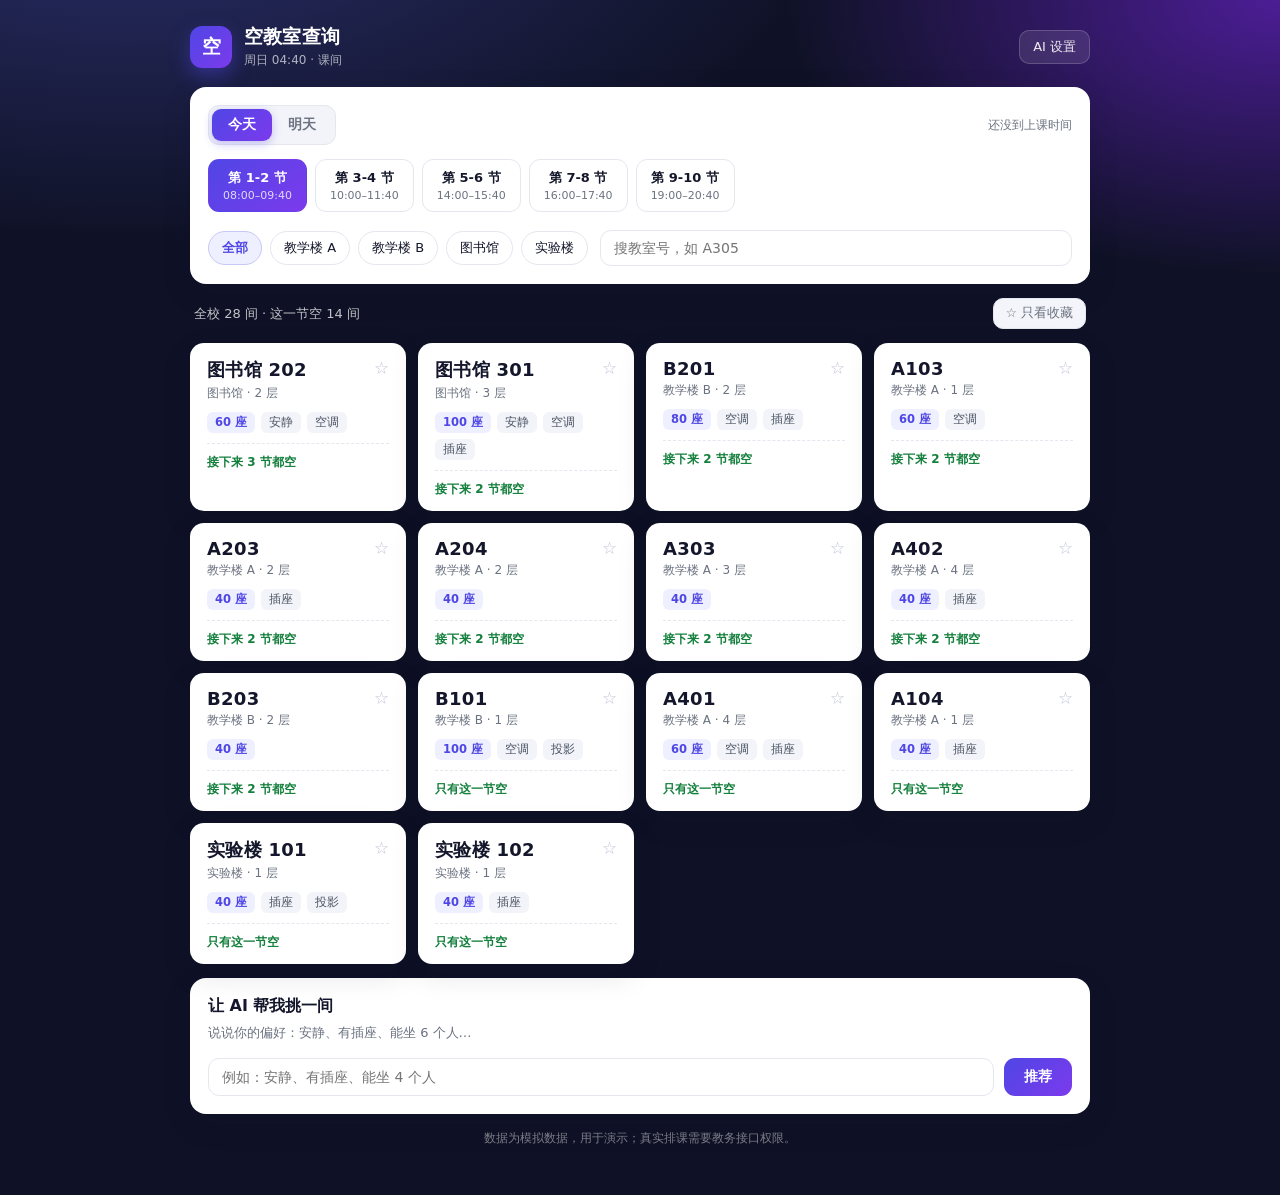
==== index.html @ 07c7a1c3 "空教室查询：数据层 + 界面 + 测试 + 参赛材料" ====
<!DOCTYPE html>
<html lang="zh-CN">
<head>
  <meta charset="UTF-8" />
  <meta name="viewport" content="width=device-width, initial-scale=1" />
  <title>空教室查询 · Axiom 黑客松 2026</title>
  <meta name="description" content="选时间和楼栋，看哪间教室现在空着、能连空几节。" />
  <link rel="icon" href="data:image/svg+xml,%3Csvg xmlns='http://www.w3.org/2000/svg' viewBox='0 0 64 64'%3E%3Crect width='64' height='64' rx='14' fill='%234f46e5'/%3E%3Ccircle cx='32' cy='24' r='6' fill='white'/%3E%3Cpath d='M18 44h28' stroke='white' stroke-width='6' stroke-linecap='round'/%3E%3C/svg%3E" />
  <link rel="stylesheet" href="assets/style.css" />
</head>
<body>
  <header class="topbar">
    <div class="brand">
      <span class="logo">空</span>
      <div>
        <h1>空教室查询</h1>
        <p class="sub" id="clockText">正在读取时间…</p>
      </div>
    </div>
    <button id="settingsBtn" class="ghost" type="button">AI 设置</button>
  </header>

  <main>
    <!-- 控制区：哪天、哪一节、哪栋楼 -->
    <section class="panel">
      <div class="panel-row">
        <div class="seg" id="daySeg">
          <button class="seg-btn is-on" data-day="0" type="button">今天</button>
          <button class="seg-btn" data-day="1" type="button">明天</button>
        </div>
        <span class="tip" id="autoTip"></span>
      </div>

      <div class="periods" id="periodRow"></div>

      <div class="panel-row wrap">
        <div class="chips" id="buildingRow"></div>
        <input
          id="search"
          class="search"
          type="search"
          placeholder="搜教室号，如 A305"
          autocomplete="off"
        />
      </div>
    </section>

    <div class="summary">
      <span id="summaryText">—</span>
      <button id="favToggle" class="ghost small" type="button">☆ 只看收藏</button>
    </div>

    <section id="roomGrid" class="grid" aria-live="polite"></section>

    <!-- AI 推荐 -->
    <section class="panel">
      <h2>让 AI 帮我挑一间</h2>
      <p class="hint">说说你的偏好：安静、有插座、能坐 6 个人…</p>
      <div class="ai-row">
        <input id="need" type="text" placeholder="例如：安静、有插座、能坐 4 个人" maxlength="60" autocomplete="off" />
        <button id="aiBtn" class="primary" type="button">推荐</button>
      </div>
      <div id="aiOut" class="ai-out" hidden></div>
    </section>
  </main>

  <footer class="foot">
    数据为模拟数据，用于演示；真实排课需要教务接口权限。
  </footer>

  <!-- AI 设置弹层 -->
  <div id="settingsModal" class="modal" hidden>
    <div class="modal-box" role="dialog" aria-modal="true" aria-labelledby="settingsTitle">
      <h3 id="settingsTitle">连接 AI 接口</h3>
      <p class="hint">
        默认填 DeepSeek 的兼容接口。Key 只存本机浏览器，<strong>不要写进代码、也不要发给别人</strong>。
        留空则用「本地推荐」，不联网也能演示。
      </p>

      <label class="field">
        <span>接口地址</span>
        <input id="cfgEndpoint" type="text" placeholder="https://api.deepseek.com/chat/completions" />
      </label>

      <label class="field">
        <span>模型名</span>
        <input id="cfgModel" type="text" placeholder="deepseek-chat" />
      </label>

      <label class="field">
        <span>API Key</span>
        <input id="cfgKey" type="password" placeholder="sk-..." autocomplete="off" />
      </label>

      <div class="modal-actions">
        <button id="settingsCancel" class="ghost" type="button">取消</button>
        <button id="settingsSave" class="primary" type="button">保存</button>
      </div>
    </div>
  </div>

  <script src="assets/core.js"></script>
  <script src="assets/app.js"></script>
</body>
</html>
---- assets/style.css ----
/* ============================================
   空教室查询 — 样式
   改配色只需要改 :root 里的几个变量
   ============================================ */
:root {
  --bg: #0f1226;
  --card: #ffffff;
  --ink: #14172b;
  --muted: #6b7280;
  --line: #e5e7ef;
  --brand: #4f46e5;
  --brand-2: #7c3aed;
  --ok: #15803d;
  --ok-soft: #ecfdf3;
  --radius: 16px;
  --shadow: 0 10px 30px rgba(15, 18, 38, 0.12);
  --font: "PingFang SC", "Microsoft YaHei", "Hiragino Sans GB", system-ui, -apple-system, sans-serif;
}

* { box-sizing: border-box; }

html, body { margin: 0; padding: 0; }

body {
  min-height: 100vh;
  font-family: var(--font);
  color: var(--ink);
  background:
    radial-gradient(1200px 600px at 10% -10%, #2b2f6b 0%, transparent 60%),
    radial-gradient(900px 500px at 100% 0%, #4c1d95 0%, transparent 55%),
    var(--bg);
  padding: 24px 16px 48px;
}

/* ---------- 顶栏 ---------- */
.topbar {
  max-width: 900px;
  margin: 0 auto 18px;
  display: flex;
  align-items: center;
  justify-content: space-between;
  gap: 16px;
  color: #fff;
}

.brand { display: flex; align-items: center; gap: 12px; }

.logo {
  width: 42px; height: 42px;
  display: grid; place-items: center;
  border-radius: 12px;
  font-weight: 800; font-size: 19px;
  background: linear-gradient(135deg, var(--brand), var(--brand-2));
  box-shadow: 0 8px 20px rgba(79, 70, 229, 0.45);
}

.brand h1 { margin: 0; font-size: 19px; letter-spacing: 0.2px; }
.brand .sub { margin: 2px 0 0; font-size: 12px; color: rgba(255,255,255,0.66); }

/* ---------- 通用 ---------- */
main { max-width: 900px; margin: 0 auto; display: grid; gap: 14px; }

.panel {
  background: var(--card);
  border-radius: var(--radius);
  box-shadow: var(--shadow);
  padding: 18px;
}

.panel h2 { margin: 0 0 6px; font-size: 16px; }

.hint { margin: 0 0 14px; font-size: 13px; line-height: 1.6; color: var(--muted); }

.panel-row {
  display: flex;
  align-items: center;
  justify-content: space-between;
  gap: 12px;
}

.panel-row.wrap { flex-wrap: wrap; justify-content: flex-start; }

.tip { font-size: 12px; color: var(--muted); }

/* ---------- 今天 / 明天 ---------- */
.seg {
  display: inline-flex;
  padding: 3px;
  border-radius: 11px;
  background: #f3f4fa;
  border: 1px solid var(--line);
}

.seg-btn {
  padding: 7px 16px;
  font-size: 13.5px;
  font-weight: 600;
  color: var(--muted);
  background: transparent;
  border: none;
  border-radius: 9px;
  cursor: pointer;
  font-family: inherit;
}

.seg-btn.is-on {
  color: #fff;
  background: linear-gradient(135deg, var(--brand), var(--brand-2));
  box-shadow: 0 3px 10px rgba(79, 70, 229, 0.3);
}

/* ---------- 节次 ---------- */
.periods {
  display: flex;
  gap: 8px;
  margin: 14px 0;
  overflow-x: auto;
  padding-bottom: 4px;
  scrollbar-width: none;
}

.periods::-webkit-scrollbar { display: none; }

.period {
  flex: none;
  padding: 9px 14px;
  font-size: 13px;
  font-family: inherit;
  color: var(--ink);
  background: #fff;
  border: 1px solid var(--line);
  border-radius: 11px;
  cursor: pointer;
  white-space: nowrap;
  transition: border-color 0.15s, background 0.15s, color 0.15s;
}

.period b { display: block; font-size: 13px; }
.period span { display: block; font-size: 11px; color: var(--muted); margin-top: 2px; }

.period:hover { border-color: #c7c9dd; }

.period.is-on {
  color: #fff;
  border-color: transparent;
  background: linear-gradient(135deg, var(--brand), var(--brand-2));
}

.period.is-on span { color: rgba(255,255,255,0.8); }

/* ---------- 楼栋筛选 ---------- */
.chips { display: flex; gap: 8px; flex-wrap: wrap; }

.chip {
  padding: 7px 13px;
  font-size: 13px;
  font-family: inherit;
  color: var(--ink);
  background: #fff;
  border: 1px solid var(--line);
  border-radius: 999px;
  cursor: pointer;
}

.chip:hover { border-color: #c7c9dd; }

.chip.is-on {
  color: var(--brand);
  background: #eef0ff;
  border-color: #c7c9f5;
  font-weight: 600;
}

.search {
  flex: 1;
  min-width: 160px;
  padding: 9px 13px;
  font-size: 14px;
  font-family: inherit;
  border: 1px solid var(--line);
  border-radius: 11px;
  outline: none;
}

.search:focus { border-color: var(--brand); box-shadow: 0 0 0 3px rgba(79,70,229,0.12); }

/* ---------- 统计条 ---------- */
.summary {
  display: flex;
  align-items: center;
  justify-content: space-between;
  gap: 12px;
  padding: 0 4px;
  font-size: 13px;
  color: rgba(255,255,255,0.75);
}

button.ghost {
  padding: 7px 13px;
  font-size: 13px;
  font-family: inherit;
  color: rgba(255,255,255,0.9);
  background: rgba(255,255,255,0.1);
  border: 1px solid rgba(255,255,255,0.18);
  border-radius: 10px;
  cursor: pointer;
}

button.ghost:hover { background: rgba(255,255,255,0.18); }

.summary button.ghost,
.modal button.ghost {
  color: var(--muted);
  background: #f4f5fa;
  border-color: var(--line);
}

.summary button.ghost.is-on {
  color: var(--brand);
  background: #eef0ff;
  border-color: #c7c9f5;
}

button.primary {
  padding: 10px 20px;
  font-size: 14px;
  font-weight: 600;
  font-family: inherit;
  color: #fff;
  border: none;
  border-radius: 11px;
  background: linear-gradient(135deg, var(--brand), var(--brand-2));
  cursor: pointer;
}

button.primary:disabled { opacity: 0.55; cursor: not-allowed; }

button.small { padding: 6px 12px; font-size: 12.5px; }

/* ---------- 教室卡片 ---------- */
.grid {
  display: grid;
  grid-template-columns: repeat(auto-fill, minmax(210px, 1fr));
  gap: 12px;
}

.room {
  position: relative;
  background: var(--card);
  border-radius: 14px;
  padding: 14px 16px 12px;
  box-shadow: var(--shadow);
  border: 1px solid transparent;
  animation: pop 0.18s ease-out;
  cursor: pointer;
}

@keyframes pop {
  from { opacity: 0; transform: translateY(-4px); }
  to { opacity: 1; transform: none; }
}

.room:hover { border-color: #c7c9f5; transform: translateY(-2px); }
.room.is-fav { border-color: #f5c76b; }

.room-id {
  font-size: 18px;
  font-weight: 800;
  letter-spacing: 0.3px;
  padding-right: 26px;
}

.room-meta {
  margin-top: 3px;
  font-size: 12px;
  color: var(--muted);
}

.star {
  position: absolute;
  top: 10px;
  right: 10px;
  width: 28px; height: 28px;
  display: grid; place-items: center;
  font-size: 15px;
  color: #c7c9dd;
  background: transparent;
  border: none;
  border-radius: 8px;
  cursor: pointer;
}

.star:hover { background: #fdf3dd; color: #d97706; }
.room.is-fav .star { color: #f59e0b; }

.tags {
  display: flex;
  flex-wrap: wrap;
  gap: 6px;
  margin-top: 10px;
}

.tag {
  font-size: 11.5px;
  padding: 3px 8px;
  border-radius: 6px;
  color: #4b5563;
  background: #f3f4fa;
}

.tag.seats { color: var(--brand); background: #eef0ff; font-weight: 600; }

.room-foot {
  margin-top: 10px;
  padding-top: 10px;
  border-top: 1px dashed var(--line);
  font-size: 12px;
  color: var(--ok);
  font-weight: 600;
}

.empty {
  grid-column: 1 / -1;
  padding: 36px 20px;
  text-align: center;
  font-size: 14px;
  line-height: 1.8;
  color: rgba(255,255,255,0.65);
  background: rgba(255,255,255,0.06);
  border: 1px dashed rgba(255,255,255,0.18);
  border-radius: 14px;
}

/* ---------- AI ---------- */
.ai-row { display: flex; gap: 10px; }

.ai-row input {
  flex: 1;
  min-width: 0;
  padding: 10px 13px;
  font-size: 14px;
  font-family: inherit;
  border: 1px solid var(--line);
  border-radius: 11px;
  outline: none;
}

.ai-row input:focus { border-color: var(--brand); box-shadow: 0 0 0 3px rgba(79,70,229,0.12); }

.ai-out {
  margin-top: 14px;
  padding: 14px;
  font-size: 14px;
  line-height: 1.75;
  white-space: pre-wrap;
  border-left: 3px solid var(--brand);
  border-radius: 10px;
  background: #f7f7fd;
}

.ai-out.error { border-left-color: #dc2626; background: #fef2f2; color: #991b1b; }

/* ---------- 页脚 ---------- */
.foot {
  max-width: 900px;
  margin: 16px auto 0;
  font-size: 12px;
  text-align: center;
  color: rgba(255,255,255,0.45);
}

/* ---------- 弹层 ---------- */
.modal {
  position: fixed;
  inset: 0;
  z-index: 50;
  display: grid;
  place-items: center;
  padding: 20px;
  background: rgba(10, 12, 28, 0.62);
  backdrop-filter: blur(3px);
}

/* 关键：.modal 的 display:grid 会盖掉 hidden 属性自带的 display:none */
.modal[hidden] { display: none; }

.modal-box {
  width: 100%;
  max-width: 440px;
  padding: 24px;
  border-radius: 18px;
  background: #fff;
  box-shadow: 0 24px 60px rgba(0, 0, 0, 0.3);
}

.modal-box h3 { margin: 0 0 8px; font-size: 17px; }

.field { display: block; margin-bottom: 14px; }
.field span { display: block; margin-bottom: 6px; font-size: 13px; color: var(--muted); }

.field input {
  width: 100%;
  padding: 11px 13px;
  font-size: 14px;
  font-family: inherit;
  border: 1px solid var(--line);
  border-radius: 10px;
  outline: none;
}

.field input:focus { border-color: var(--brand); box-shadow: 0 0 0 3px rgba(79,70,229,0.12); }

.modal-actions { display: flex; justify-content: flex-end; gap: 10px; margin-top: 20px; }

/* ---------- 稳健性 ---------- */
/* 长教室名不撑破卡片 */
.room-id, .room-meta, .tag, .room-foot, .empty { overflow-wrap: anywhere; }

/* 占位提示高度固定，切换时不跳 */
.tip { min-height: 1.2em; }

/* 关掉动效：晕动症友好，也方便低配设备 */
@media (prefers-reduced-motion: reduce) {
  *,
  *::before,
  *::after {
    animation: none !important;
    transition: none !important;
  }
}

/* ---------- 手机 ---------- */
@media (max-width: 600px) {
  body { padding: 16px 12px 36px; }
  .panel { padding: 15px; }
  .brand .sub { display: none; }
  .grid { grid-template-columns: 1fr 1fr; }
  .room { padding: 12px 12px 10px; }
  .room-id { font-size: 16px; }
  .ai-row { flex-direction: column; }
  .ai-row button { width: 100%; }
}

@media (max-width: 380px) {
  .grid { grid-template-columns: 1fr; }
}
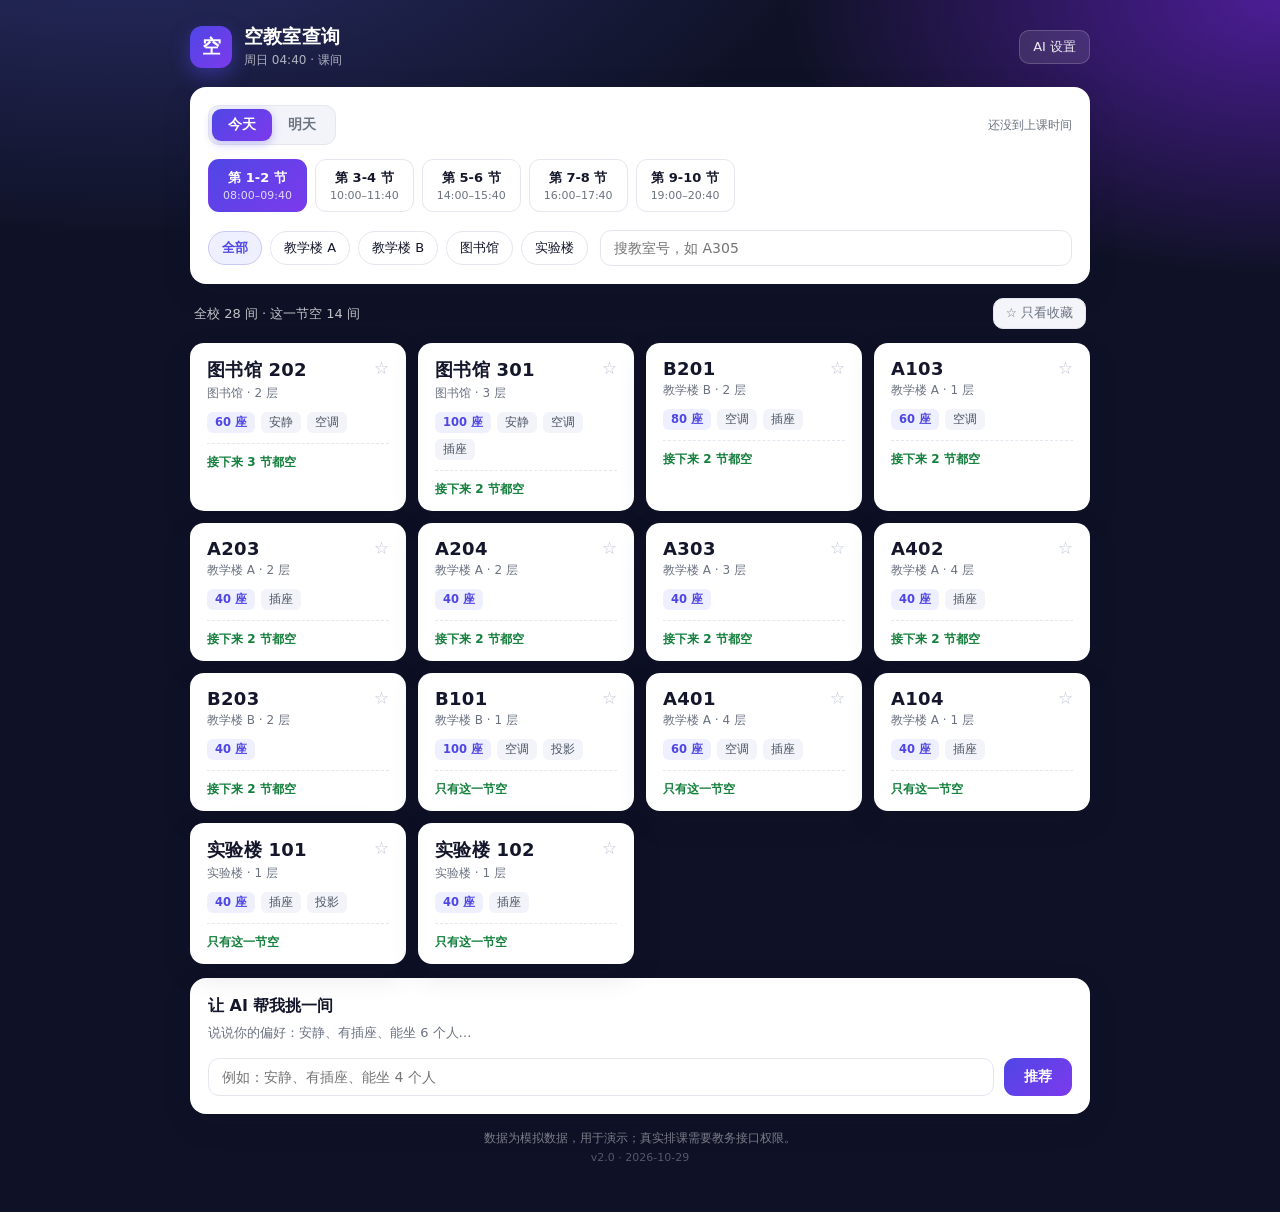
==== commit 1723daaf: "新增教室详情时间轴（点卡片看全天安排）+ 键盘可操作" ====
--- a/index.html
+++ b/index.html
@@ -66,7 +66,32 @@
 
   <footer class="foot">
     数据为模拟数据，用于演示；真实排课需要教务接口权限。
+    <span class="ver">v2.0 · 2026-10-29</span>
   </footer>
+
+  <!-- 教室详情：点卡片打开，看这间今天全天什么时候空 -->
+  <div id="detailModal" class="modal" hidden>
+    <div class="modal-box detail-box" role="dialog" aria-modal="true" aria-labelledby="detailTitle">
+      <div class="detail-head">
+        <h3 id="detailTitle">教室</h3>
+        <button id="detailClose" class="ghost small" type="button">关闭</button>
+      </div>
+
+      <div id="detailMeta" class="detail-meta"></div>
+      <div id="detailTags" class="tags"></div>
+
+      <h4 class="detail-sub">今天</h4>
+      <div id="detailToday" class="timeline"></div>
+
+      <h4 class="detail-sub">明天</h4>
+      <div id="detailTomorrow" class="timeline"></div>
+
+      <div class="detail-foot">
+        <button id="detailFav" class="ghost" type="button">☆ 收藏</button>
+        <span class="detail-hint">绿色=空着，灰色=有课</span>
+      </div>
+    </div>
+  </div>
 
   <!-- AI 设置弹层 -->
   <div id="settingsModal" class="modal" hidden>
--- a/assets/style.css
+++ b/assets/style.css
@@ -412,6 +412,69 @@
 
 .modal-actions { display: flex; justify-content: flex-end; gap: 10px; margin-top: 20px; }
 
+/* ---------- 教室详情 ---------- */
+.detail-box { max-width: 520px; max-height: 88vh; overflow-y: auto; }
+
+.detail-head {
+  display: flex;
+  align-items: center;
+  justify-content: space-between;
+  gap: 12px;
+  margin-bottom: 6px;
+}
+
+.detail-head h3 { margin: 0; font-size: 19px; letter-spacing: 0.3px; }
+
+.detail-meta { font-size: 13px; color: var(--muted); margin-bottom: 10px; }
+
+.detail-sub {
+  margin: 18px 0 8px;
+  font-size: 12.5px;
+  font-weight: 600;
+  color: var(--muted);
+}
+
+.timeline {
+  display: grid;
+  grid-template-columns: repeat(5, 1fr);
+  gap: 6px;
+}
+
+.slot {
+  padding: 8px 5px;
+  text-align: center;
+  border: 1px solid var(--line);
+  border-radius: 10px;
+  background: #f7f8fc;
+}
+
+.slot b { display: block; font-size: 13px; }
+.slot span { display: block; font-size: 10.5px; color: var(--muted); margin-top: 1px; }
+.slot em { display: block; font-style: normal; font-size: 11px; font-weight: 600; margin-top: 4px; }
+
+.slot.free { background: #ecfdf3; border-color: #bbf7d0; }
+.slot.free em { color: var(--ok); }
+
+.slot.busy em { color: #9aa0ae; }
+
+.detail-foot {
+  display: flex;
+  align-items: center;
+  justify-content: space-between;
+  gap: 12px;
+  margin-top: 18px;
+}
+
+.detail-hint { font-size: 11.5px; color: var(--muted); }
+
+.ver { display: block; margin-top: 4px; font-size: 11px; opacity: 0.65; }
+
+/* 键盘操作时卡片要有可见焦点 */
+.room:focus-visible {
+  outline: 2px solid var(--brand);
+  outline-offset: 2px;
+}
+
 /* ---------- 稳健性 ---------- */
 /* 长教室名不撑破卡片 */
 .room-id, .room-meta, .tag, .room-foot, .empty { overflow-wrap: anywhere; }
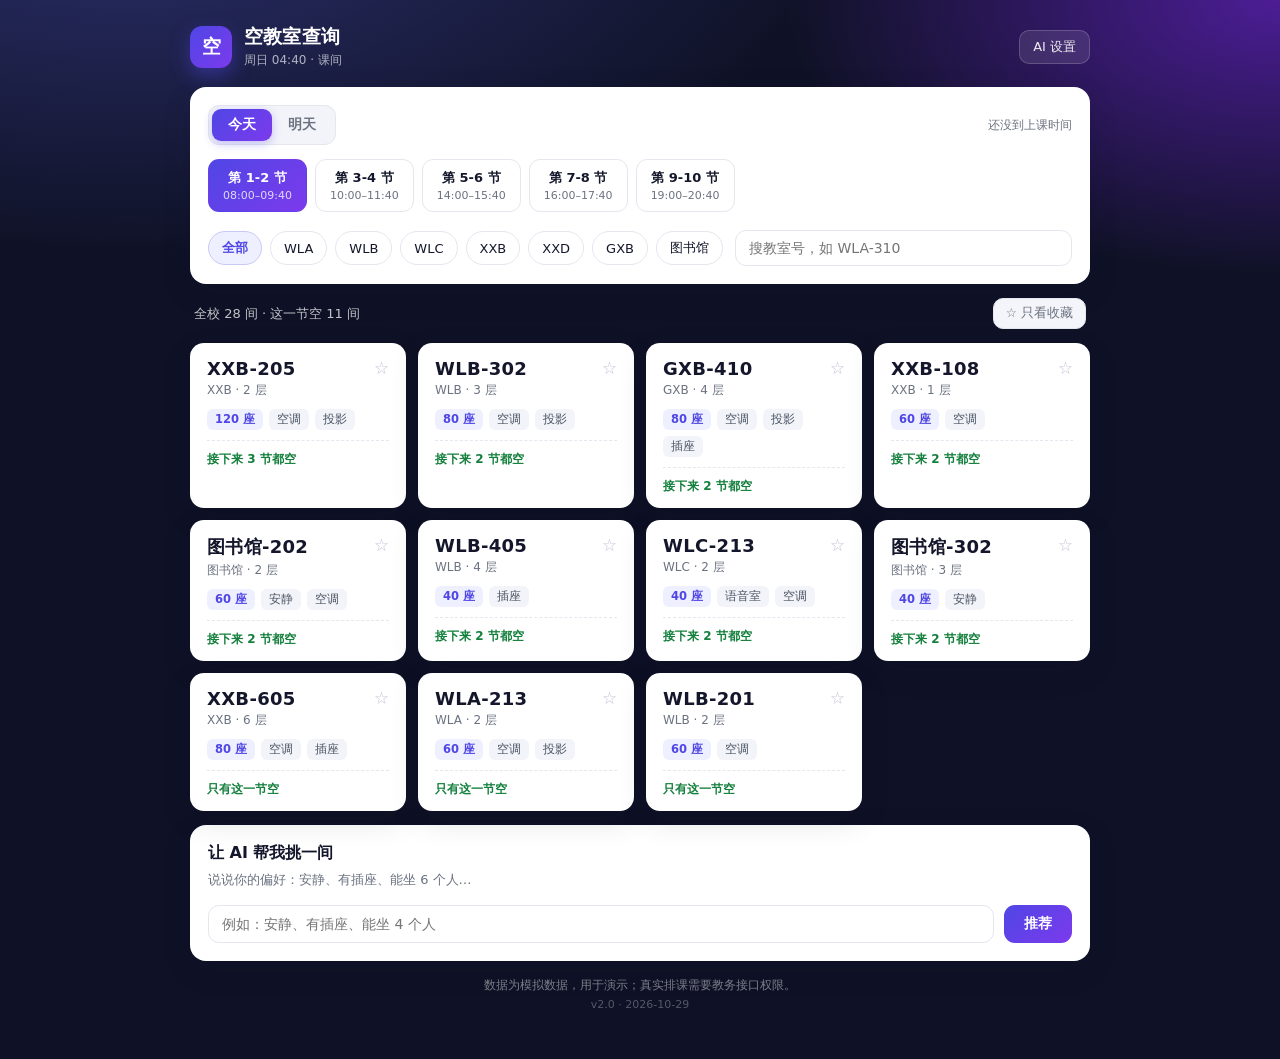
==== commit df3ac4b9: "数据换成真实楼栋编号（WLA/WLB/WLC/XXB/XXD/GXB/图书馆）" ====
--- a/index.html
+++ b/index.html
@@ -39,7 +39,7 @@
           id="search"
           class="search"
           type="search"
-          placeholder="搜教室号，如 A305"
+          placeholder="搜教室号，如 WLA-310"
           autocomplete="off"
         />
       </div>
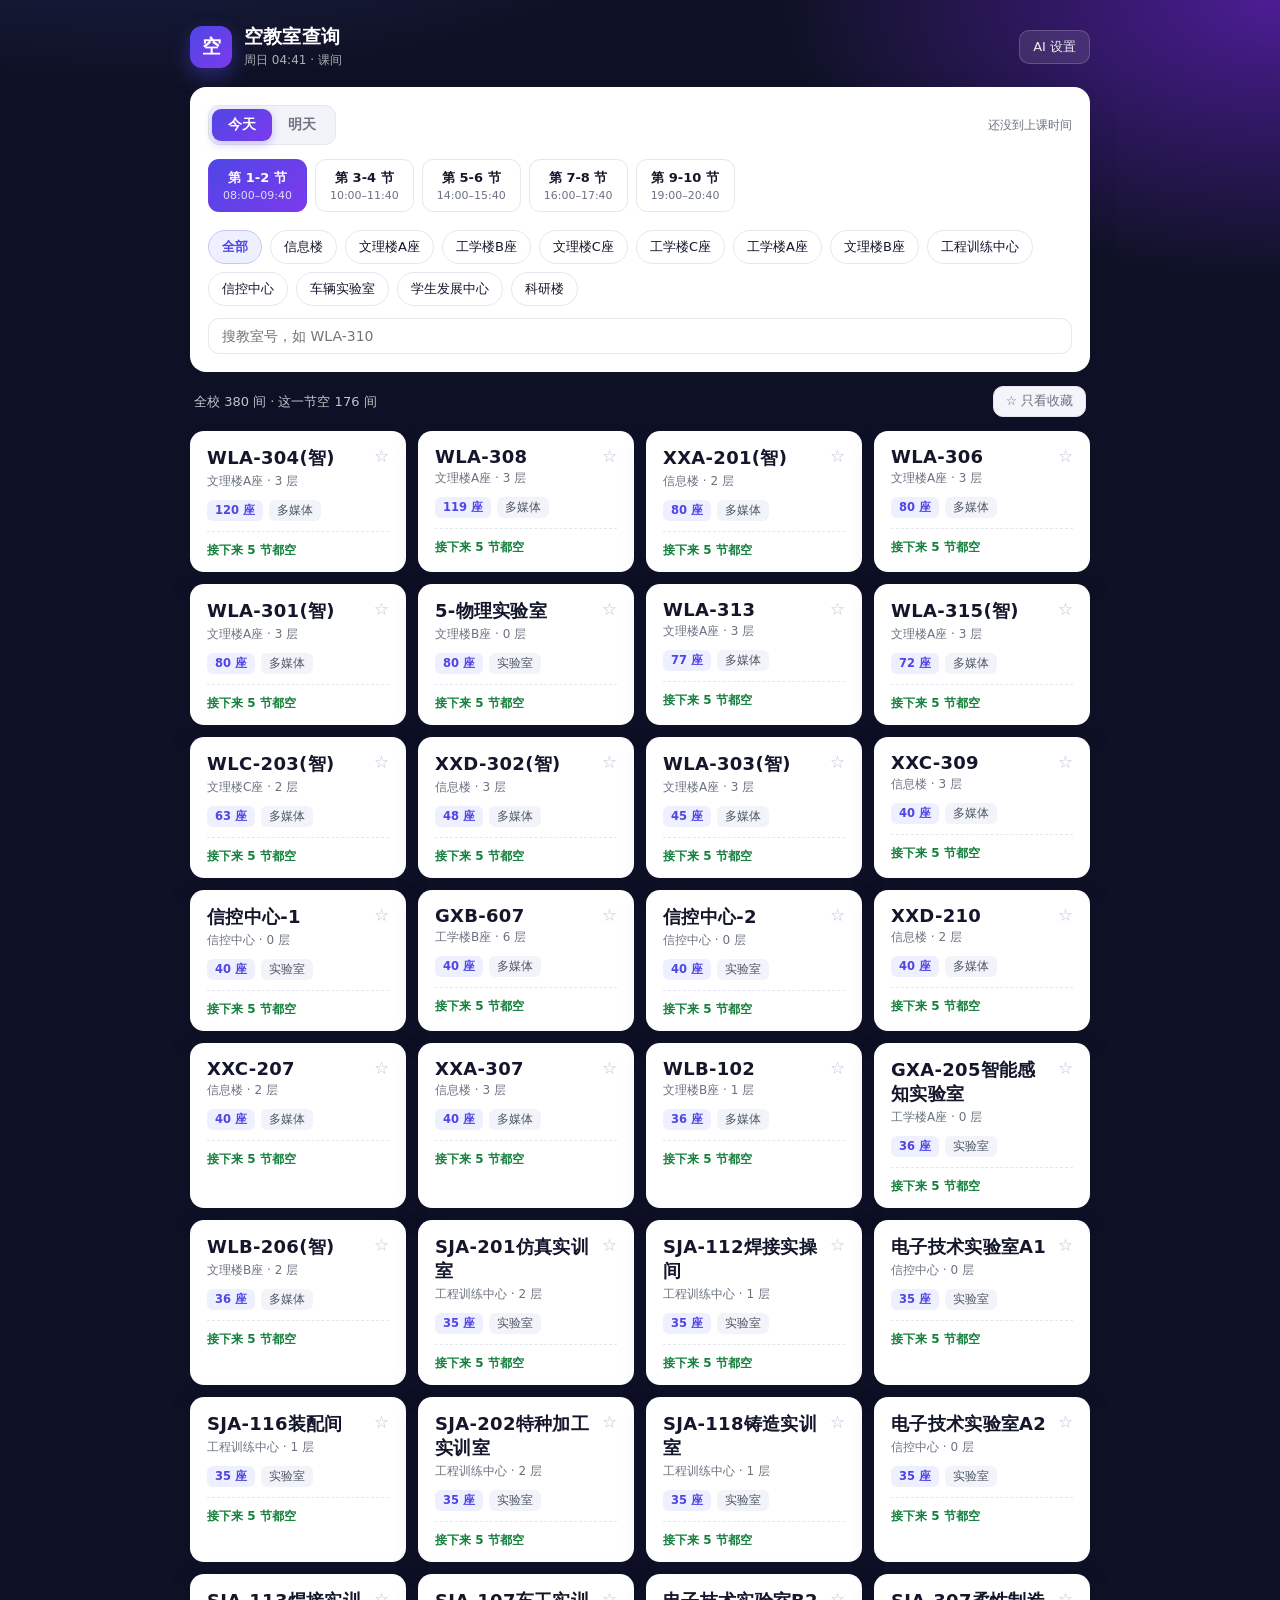
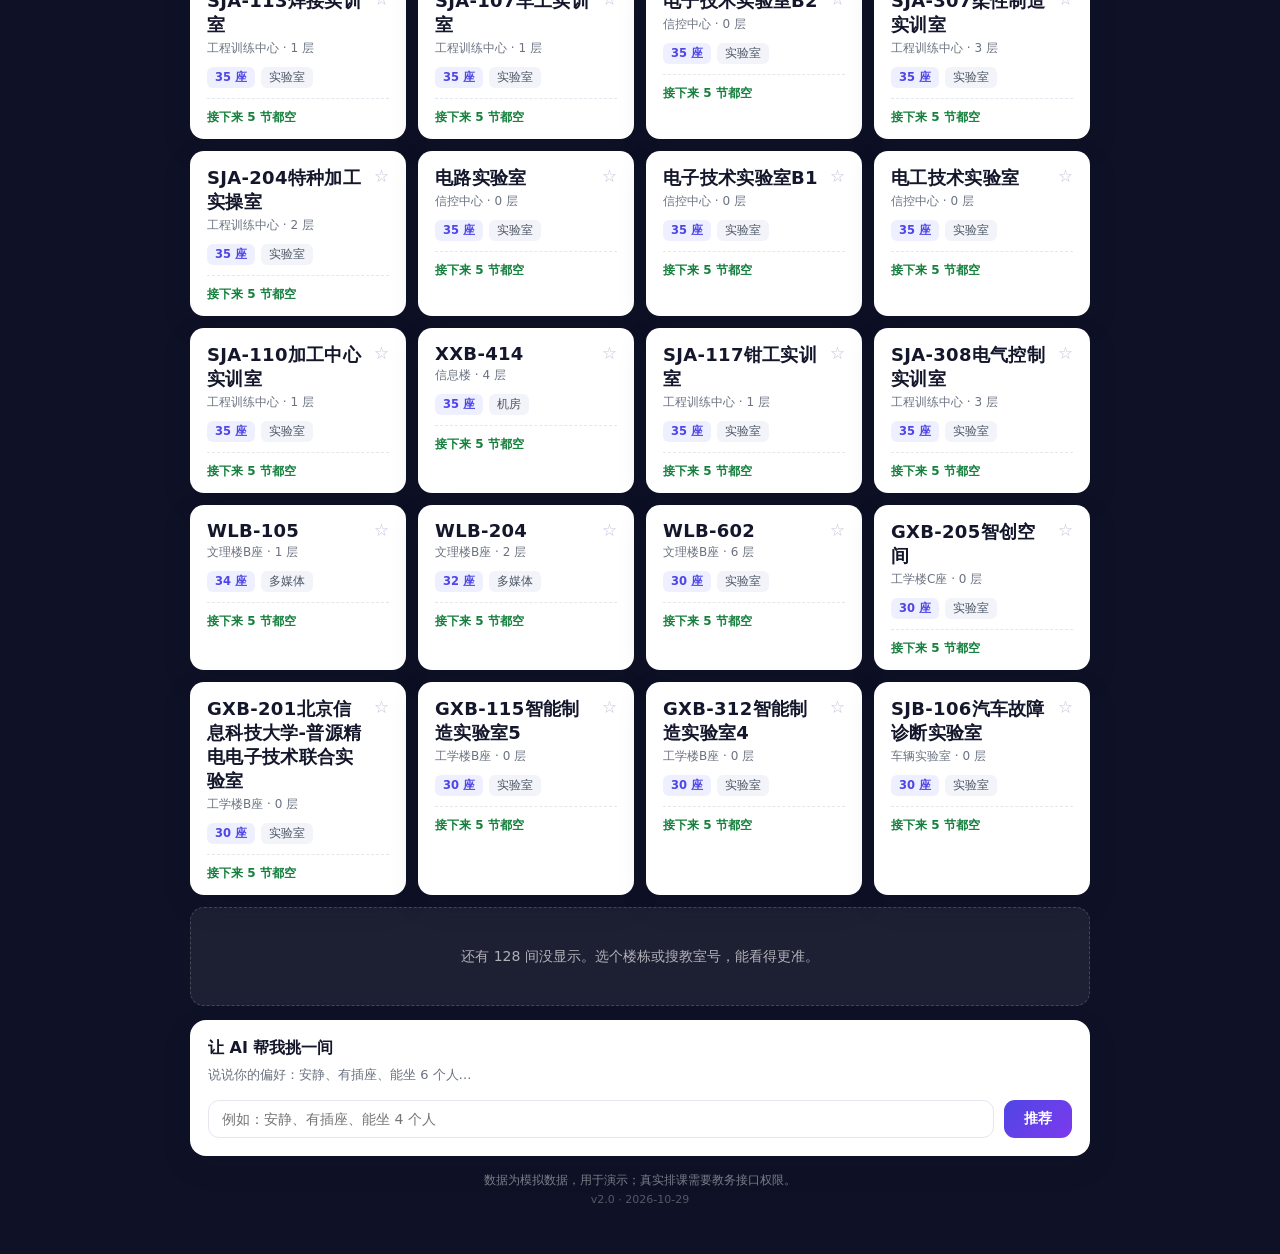
==== commit 61725a8e: "接入沙河校区真实教室数据：380 间 12 栋，77 间本周无课" ====
--- a/index.html
+++ b/index.html
@@ -96,10 +96,10 @@
   <!-- AI 设置弹层 -->
   <div id="settingsModal" class="modal" hidden>
     <div class="modal-box" role="dialog" aria-modal="true" aria-labelledby="settingsTitle">
-      <h3 id="settingsTitle">连接 AI 接口</h3>
+      <h3 id="settingsTitle">AI 设置（平时不用动）</h3>
       <p class="hint">
-        默认填 DeepSeek 的兼容接口。Key 只存本机浏览器，<strong>不要写进代码、也不要发给别人</strong>。
-        留空则用「本地推荐」，不联网也能演示。
+        站点已经接了<strong>服务端代理</strong>：Key 存在服务器上，浏览器里没有，评委打开就能用，不需要在这里填任何东西。
+        下面这个输入框只给「本地调试、没有服务端」的情况用，填了也只存在你自己的浏览器里。
       </p>
 
       <label class="field">
@@ -113,7 +113,7 @@
       </label>
 
       <label class="field">
-        <span>API Key</span>
+        <span>自己的 API Key（选填）</span>
         <input id="cfgKey" type="password" placeholder="sk-..." autocomplete="off" />
       </label>
 
@@ -124,6 +124,7 @@
     </div>
   </div>
 
+  <script src="assets/rooms-real.js"></script>
   <script src="assets/core.js"></script>
   <script src="assets/app.js"></script>
 </body>
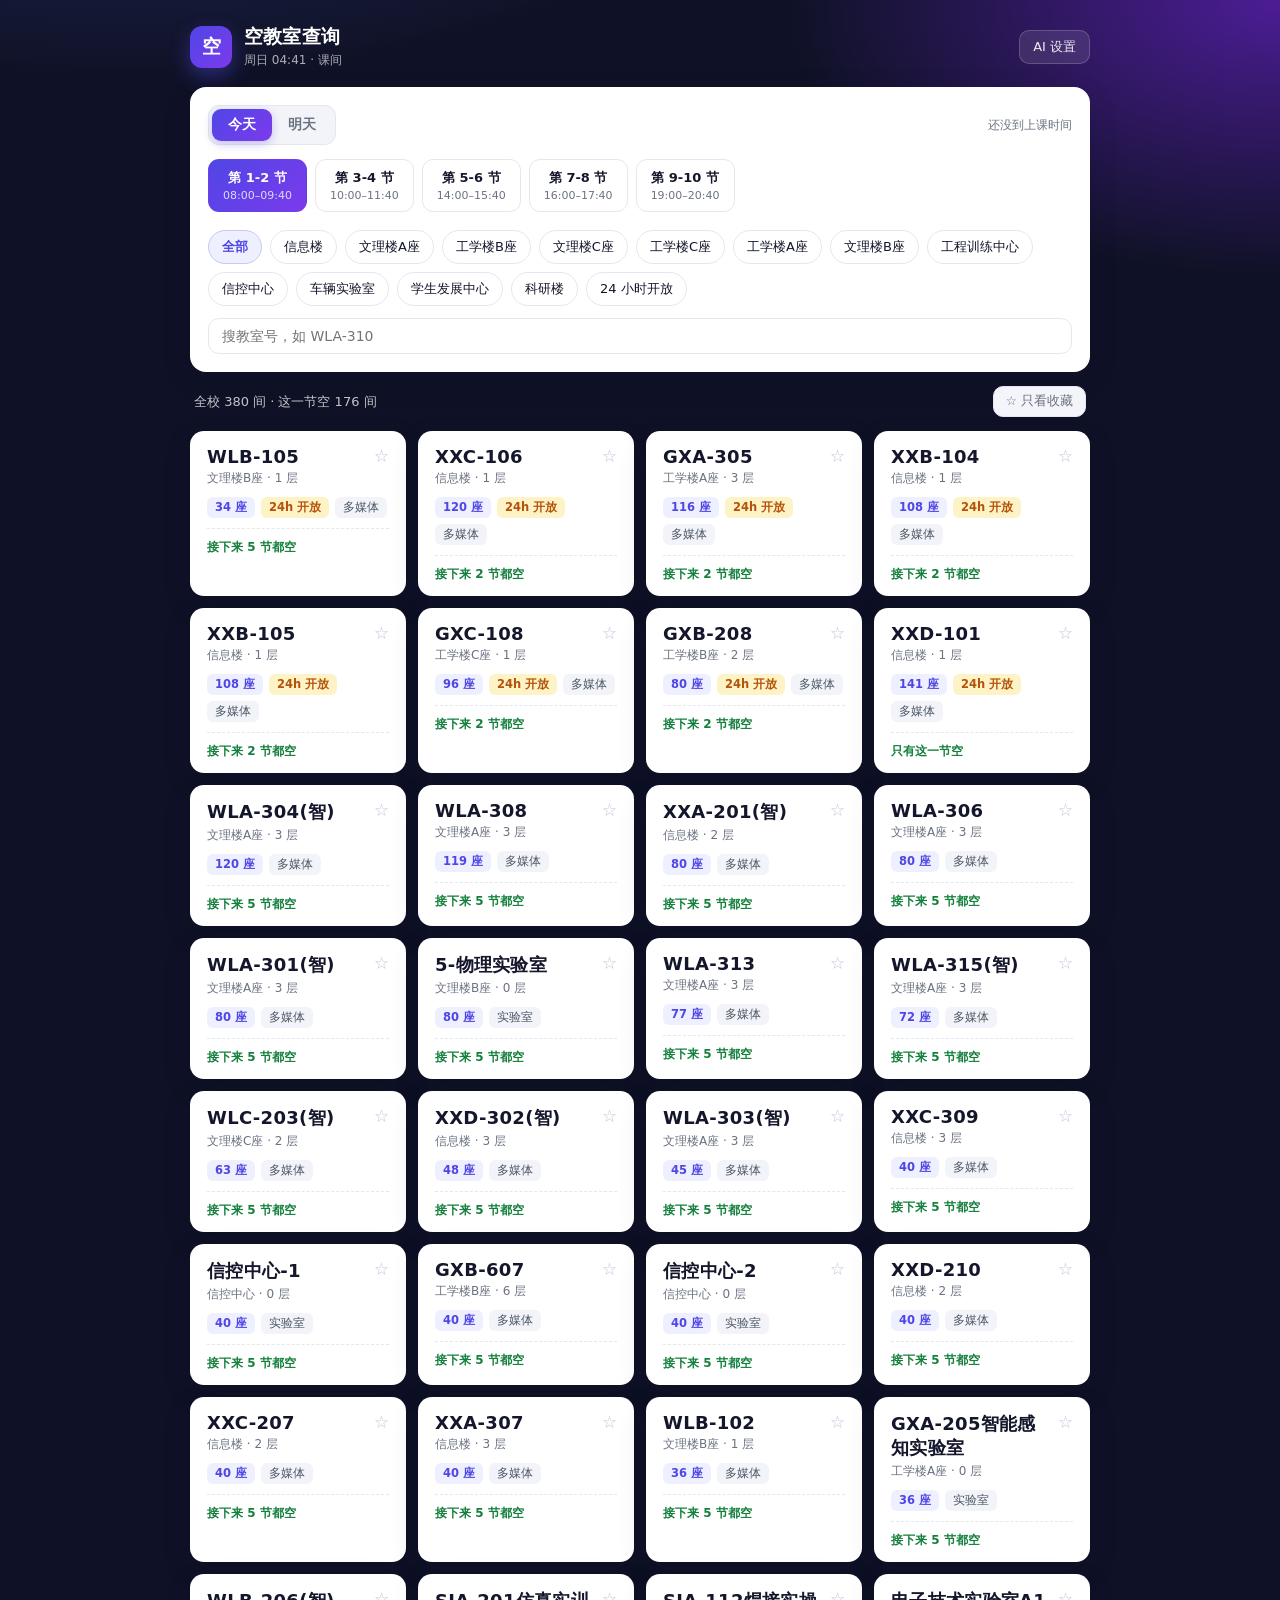
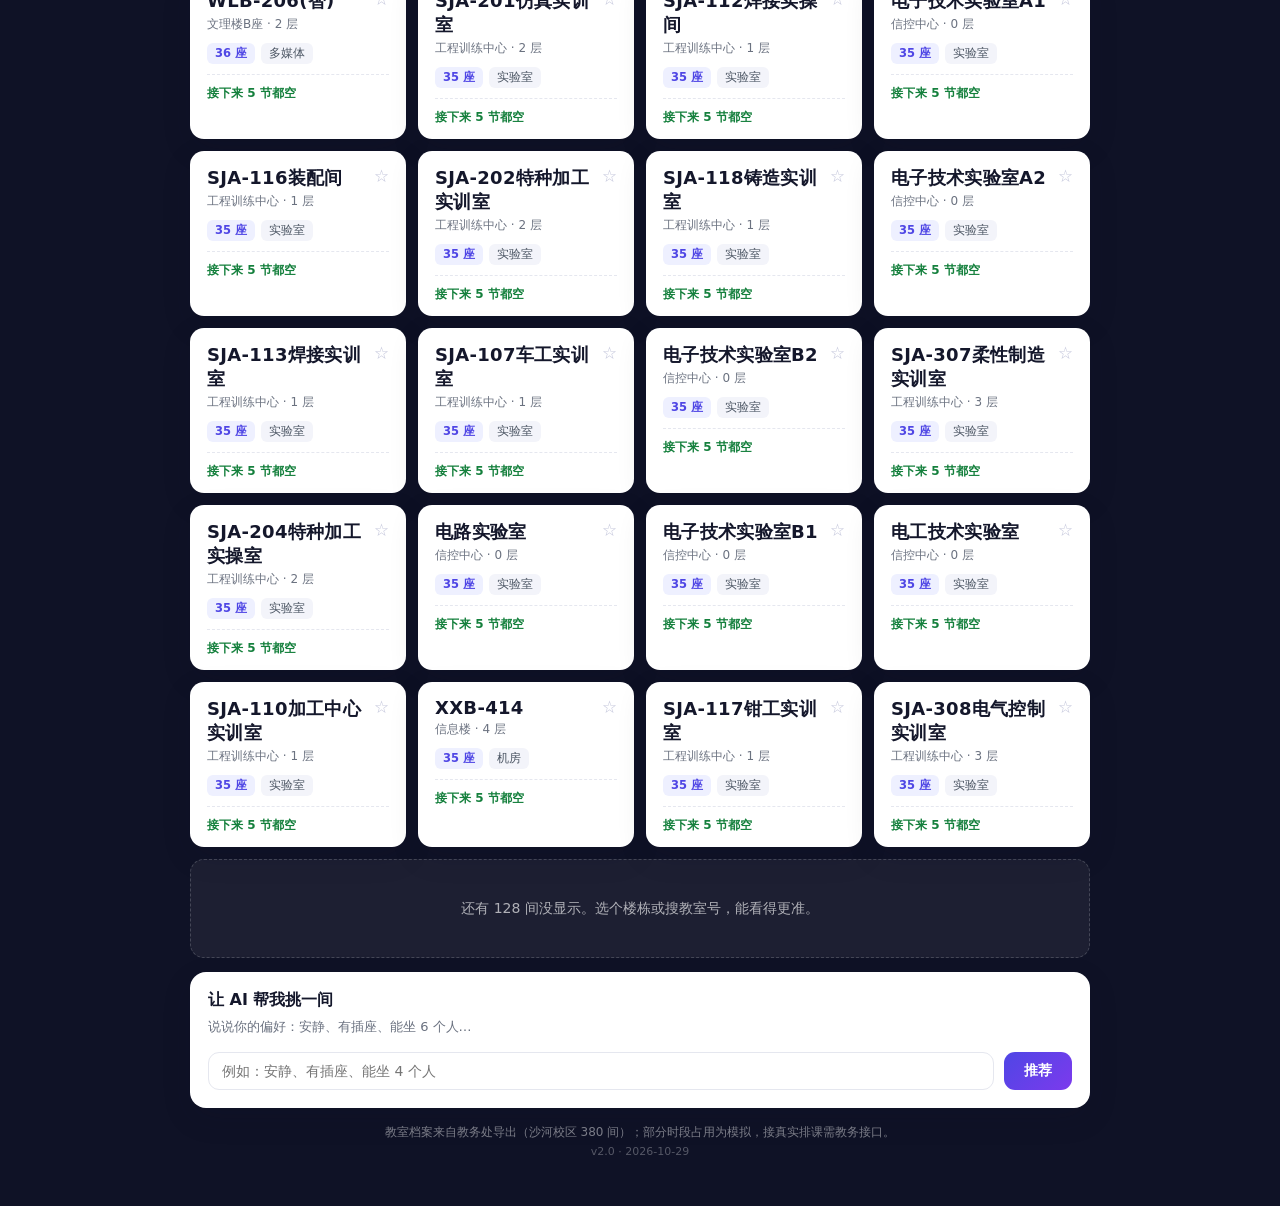
==== commit d10077f9: "页脚改成如实描述数据来源" ====
--- a/index.html
+++ b/index.html
@@ -65,7 +65,7 @@
   </main>
 
   <footer class="foot">
-    数据为模拟数据，用于演示；真实排课需要教务接口权限。
+    教室档案来自教务处导出（沙河校区 380 间）；部分时段占用为模拟，接真实排课需教务接口。
     <span class="ver">v2.0 · 2026-10-29</span>
   </footer>
 
--- a/assets/style.css
+++ b/assets/style.css
@@ -309,6 +309,9 @@
 }
 
 .tag.seats { color: var(--brand); background: #eef0ff; font-weight: 600; }
+.tag.open24 { color: #b45309; background: #fef3c7; font-weight: 600; }
+
+.chip-24.is-on { color: #b45309; background: #fef3c7; border-color: #fde68a; }
 
 .room-foot {
   margin-top: 10px;
